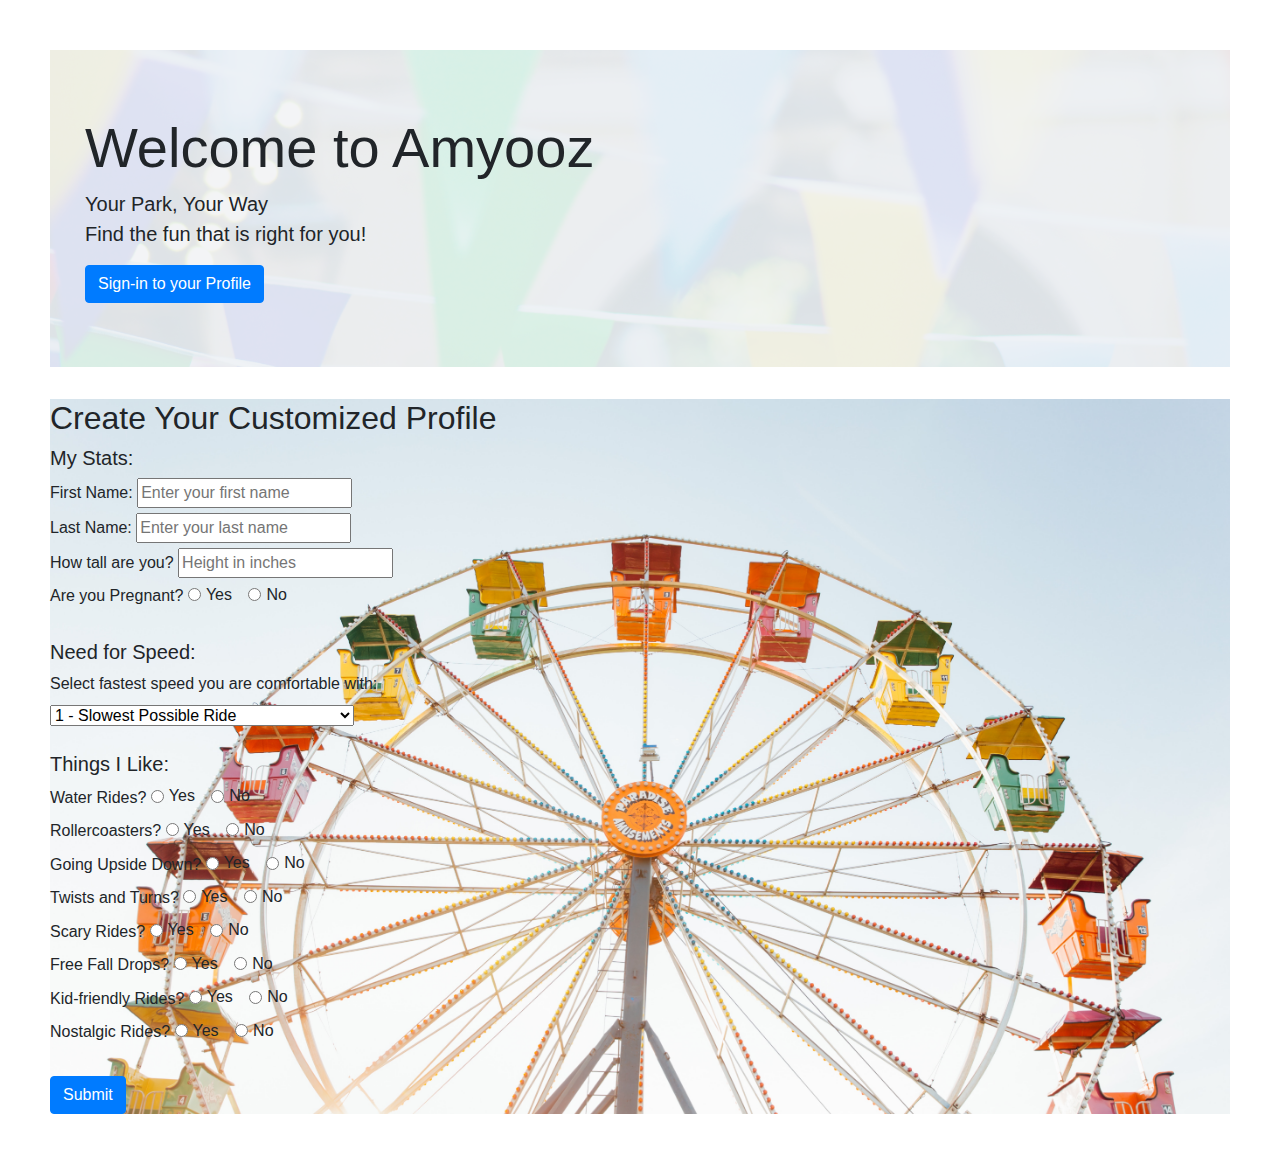
==== Capstone Projects/Amyooz/home.html @ 84c58390 "Start of Amyooz App" ====
<!DOCTYPE html>
<html lang="en">
<head>
    <meta charset="UTF-8">
    <meta name="viewport" content="width=device-width, initial-scale=1.0">
    <meta http-equiv="X-UA-Compatible" content="ie=edge">
    <link rel="stylesheet" href="https://stackpath.bootstrapcdn.com/bootstrap/4.3.1/css/bootstrap.min.css" integrity="sha384-ggOyR0iXCbMQv3Xipma34MD+dH/1fQ784/j6cY/iJTQUOhcWr7x9JvoRxT2MZw1T" crossorigin="anonymous">
    
    <link rel="stylesheet" href="site.css" >
    
    <title>Amyooz</title>
</head>
<body>

    <div class="jumbotron jumbotron-fluid">
		<div class="container">
			<h1 class="display-4">Welcome to Amyooz</h1>
			<p class="lead">Your Park, Your Way
                <br>Find the fun that is right for you!</p>

			<button type="button" class="btn btn-primary">Sign-in to your Profile</button>
		</div>
	</div>

    <section class="main">
            <h2>Create Your Customized Profile</h2>

            <c:url var="registrationUrl" value="/register"/>

<form method="POST" action="${registrationUrl }" modelAttribute="registration">

    <h5>My Stats:</h5>
	<label for="firstName"> First Name: </label>
	<input type="text" name="firstName" placeholder="Enter your first name"/>
    <br>

    <label for="lastName"> Last Name: </label>
	<input type="text" name="lastName" placeholder="Enter your last name"/>
    <br>

    <label for="height"> How tall are you? </label>
	<input type="text" name="height" placeholder="Height in inches"/>

    <br>
    <label for="pregnant">Are you Pregnant?</label>
    <div class="form-check form-check-inline">
        <input class="form-check-input" type="radio" name="pregnancyOptions" id="pregnant" value="yes">
        <label class="form-check-label" for="pregnant">Yes</label>
      </div>
      <div class="form-check form-check-inline">
        <input class="form-check-input" type="radio" name="pregnancyOptions" id="pregnant" value="no">
        <label class="form-check-label" for="pregnant">No</label>
      </div>


	<br><br>
    <h5>Need for Speed:</h5>
    
    <label for="speed">Select fastest speed you are comfortable with: </label>
    <br>
	    <select name="speed">
            <option value="1">1 - Slowest Possible Ride</option>
            <option value="2">2 - Slow Speed, like the MerryGoRound</option>
            <option value="3">3 - Slow Speed</option>
            <option value="4">4 - Medium Speed, like the Swings</option>
            <option value="5">5 - Medium Speed</option>
            <option value="6">6 - Medium Speed</option>
            <option value="7">7 - Fast Speed, like a Rollercoaster</option>
            <option value="8">8 - Fast Speed</option>
            <option value="9">9 - Fast Speed</option>
            <option value="10">10 - Fastest Ride of all time!</option>
        </select> 
    <br><br>

    <h5>Things I Like:</h5>
    <label for="waterRide">Water Rides?</label>
    <div class="form-check form-check-inline">
        <input class="form-check-input" type="radio" name="waterRideOptions" id="waterRide" value="yes">
        <label class="form-check-label" for="waterRide">Yes</label>
      </div>
      <div class="form-check form-check-inline">
        <input class="form-check-input" type="radio" name="waterRideOptions" id="waterRide" value="no">
        <label class="form-check-label" for="waterRide">No</label>
      </div>
      <br>

    <label for="rollercoaster">Rollercoasters?</label>
    <div class="form-check form-check-inline">
        <input class="form-check-input" type="radio" name="rollercoasterOptions" id="rollercoaster" value="yes">
        <label class="form-check-label" for="rollercoaster">Yes</label>
      </div>
      <div class="form-check form-check-inline">
        <input class="form-check-input" type="radio" name="rollercoasterOptions" id="rollercoaster" value="no">
        <label class="form-check-label" for="rollercoaster">No</label>
      </div>
      <br>

    <label for="upsideDown">Going Upside Down?</label>
    <div class="form-check form-check-inline">
        <input class="form-check-input" type="radio" name="upsideDownOptions" id="upsideDown" value="yes">
        <label class="form-check-label" for="upsideDown">Yes</label>
      </div>
      <div class="form-check form-check-inline">
        <input class="form-check-input" type="radio" name="upsideDownOptions" id="upsideDown" value="no">
        <label class="form-check-label" for="upsideDown">No</label>
      </div>
      <br>

    <label for="twisted">Twists and Turns?</label>
    <div class="form-check form-check-inline">
        <input class="form-check-input" type="radio" name="twistedOptions" id="twisted" value="yes">
        <label class="form-check-label" for="twisted">Yes</label>
      </div>
      <div class="form-check form-check-inline">
        <input class="form-check-input" type="radio" name="twistedOptions" id="twisted" value="no">
        <label class="form-check-label" for="twisted">No</label>
      </div>
      <br>

      <label for="scary">Scary Rides?</label>
      <div class="form-check form-check-inline">
          <input class="form-check-input" type="radio" name="scaryOptions" id="scary" value="yes">
          <label class="form-check-label" for="scary">Yes</label>
        </div>
        <div class="form-check form-check-inline">
          <input class="form-check-input" type="radio" name="scaryOptions" id="scary" value="no">
          <label class="form-check-label" for="scary">No</label>
        </div>
        <br>

      <label for="freefallDrop">Free Fall Drops?</label>
      <div class="form-check form-check-inline">
          <input class="form-check-input" type="radio" name="freefallDropOptions" id="freefallDrop" value="yes">
          <label class="form-check-label" for="freefallDrop">Yes</label>
        </div>
        <div class="form-check form-check-inline">
          <input class="form-check-input" type="radio" name="freefallDropOptions" id="freefallDrop" value="no">
          <label class="form-check-label" for="freefallDrop">No</label>
        </div>
        <br>

        <label for="kidFriendly">Kid-friendly Rides?</label>
        <div class="form-check form-check-inline">
            <input class="form-check-input" type="radio" name="kidFriendlyOptions" id="kidFriendly" value="yes">
            <label class="form-check-label" for="kidFriendly">Yes</label>
          </div>
          <div class="form-check form-check-inline">
            <input class="form-check-input" type="radio" name="kidFriendlyOptions" id="kidFriendly" value="no">
            <label class="form-check-label" for="kidFriendly">No</label>
          </div>
          <br>

          <label for="nostalgic">Nostalgic Rides?</label>
        <div class="form-check form-check-inline">
            <input class="form-check-input" type="radio" name="nostalgicOptions" id="nostalgic" value="yes">
            <label class="form-check-label" for="nostalgic">Yes</label>
          </div>
          <div class="form-check form-check-inline">
            <input class="form-check-input" type="radio" name="nostalgicOptions" id="nostalgic" value="no">
            <label class="form-check-label" for="nostalgic">No</label>
          </div>
          <br>
   
<br>
	<input class="btn btn-primary" type="submit" value="Submit"/>

</form>
    </section>
 
</body>
</html>
---- Capstone Projects/Amyooz/site.css ----
body {
    margin: 0 auto; 
    padding: 50px; 
}

.main {
    background-image: url(img/hannah-morgan-dnkM5wPjVdg-unsplash.jpg);
    background-repeat: no-repeat; 
    background-size: cover; 
    
}

.jumbotron {
    background-image: url(img/chris-lawton-vBA-JNHAraI-unsplash.jpg);
    background-blend-mode: soft-light;
    background-repeat: no-repeat; 
    background-size: cover; 
    font-weight: bold;
}
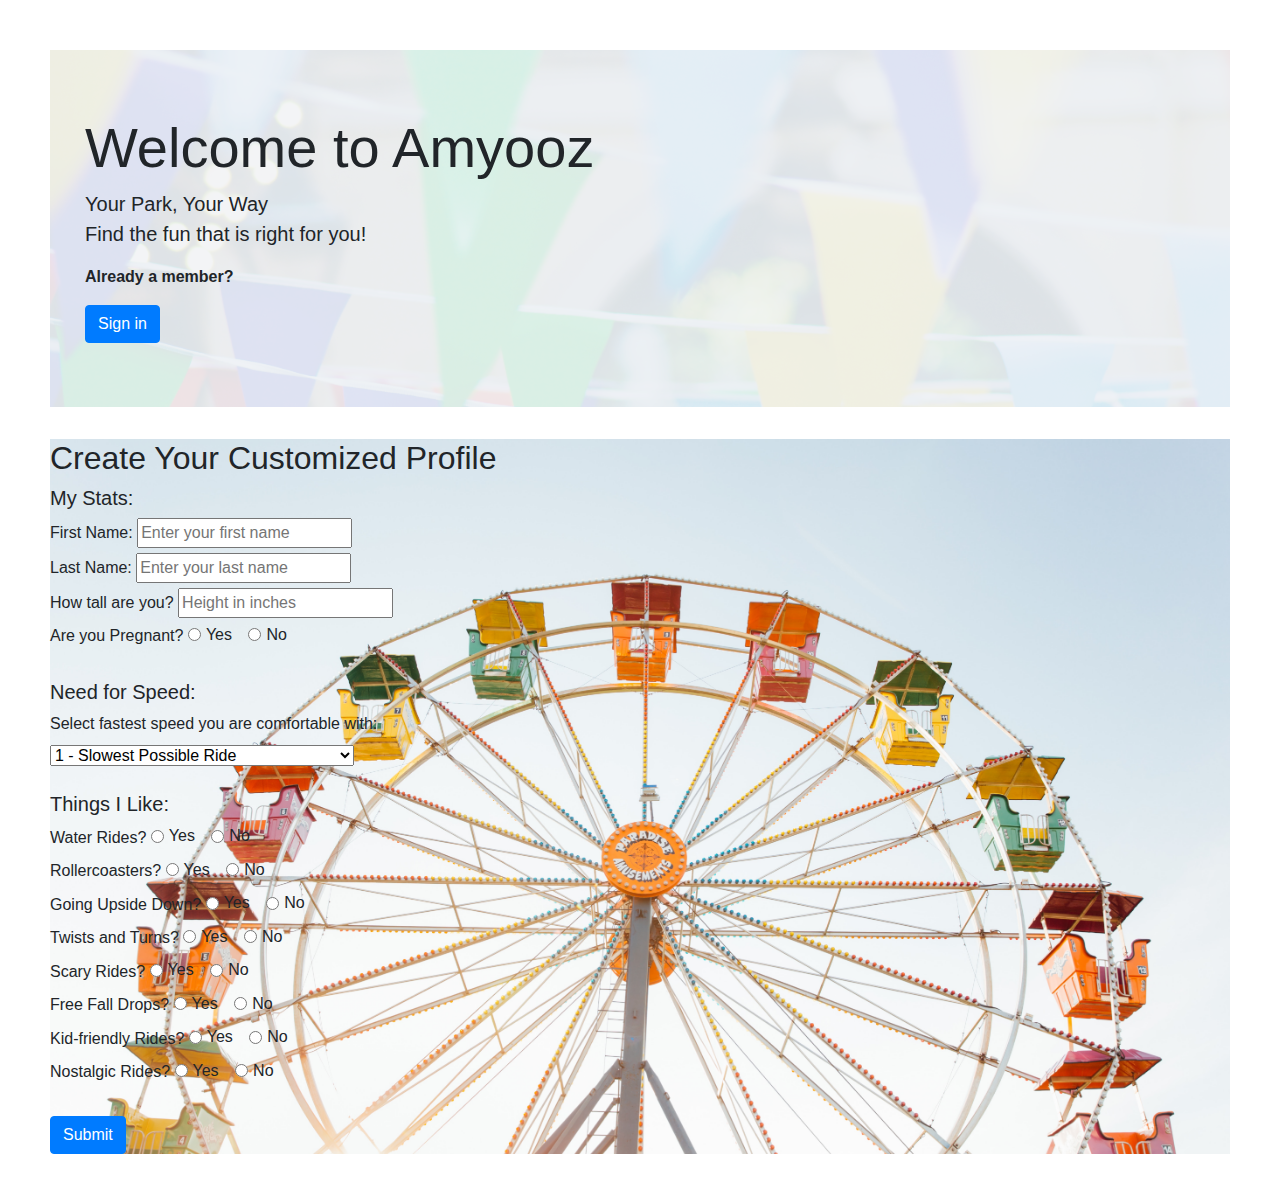
==== commit 138d0071: "Connected Amyooz Database" ====
--- a/Capstone Projects/Amyooz/home.html
+++ b/Capstone Projects/Amyooz/home.html
@@ -17,8 +17,8 @@
 			<h1 class="display-4">Welcome to Amyooz</h1>
 			<p class="lead">Your Park, Your Way
                 <br>Find the fun that is right for you!</p>
-
-			<button type="button" class="btn btn-primary">Sign-in to your Profile</button>
+        <p>Already a member?</p>
+			<button type="button" class="btn btn-primary">Sign in</button>
 		</div>
 	</div>
 
